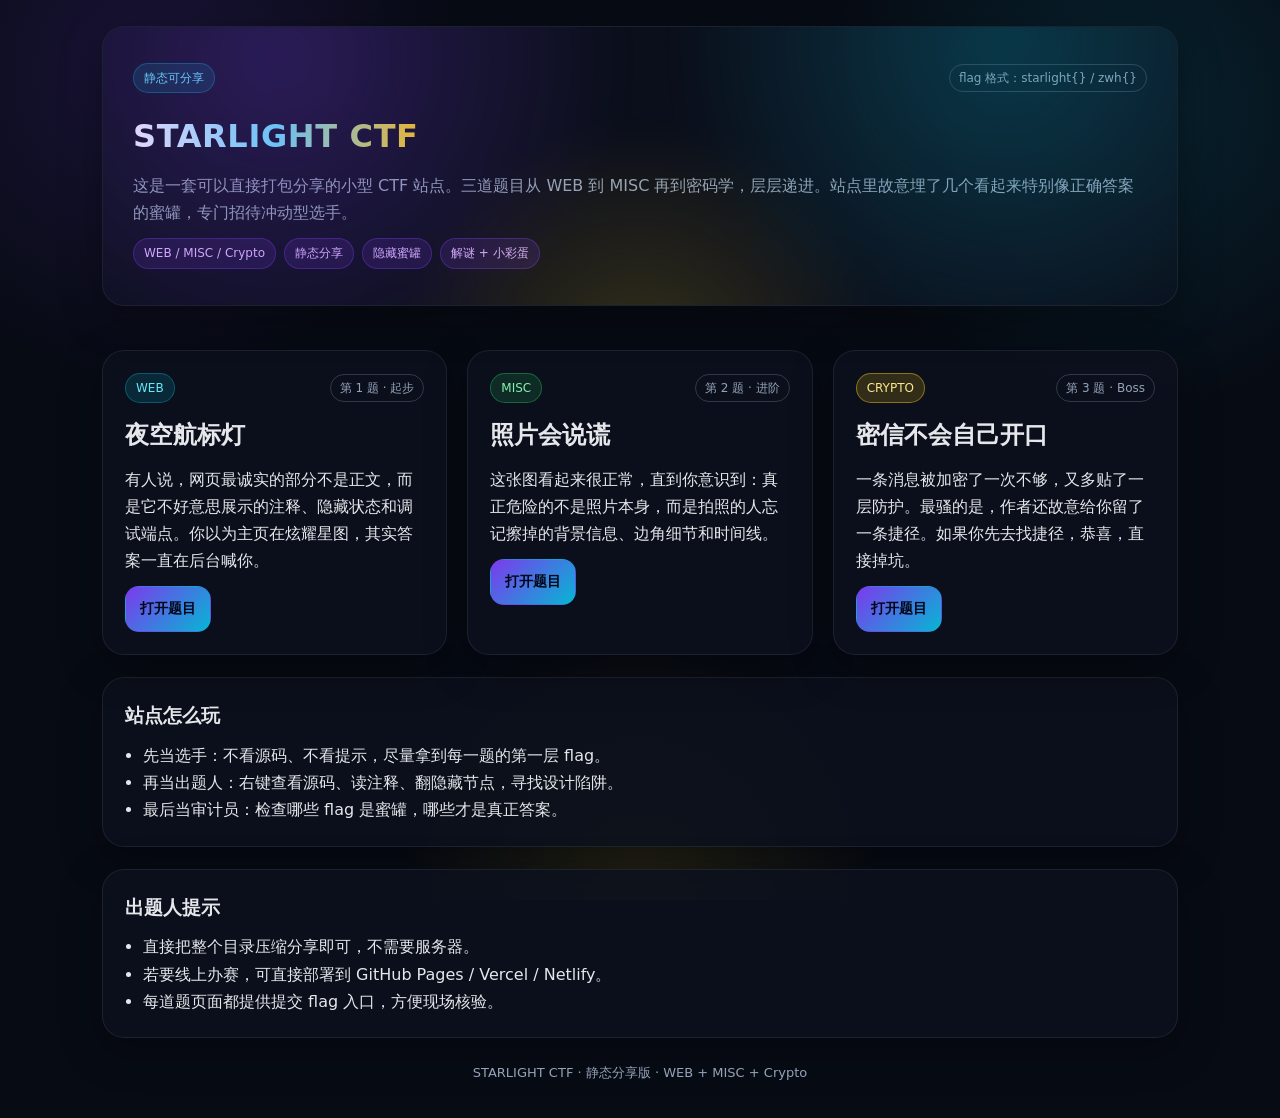
==== index.html @ 28500d8a "STARLIGHT CTF: 3 challenges (WEB+MISC+CRYPTO) with honeypot flags" ====
﻿<!DOCTYPE html>
<html lang="zh-CN">
<head>
  <meta charset="UTF-8" />
  <meta name="viewport" content="width=device-width, initial-scale=1.0" />
  <title>STARLIGHT CTF</title>
  <link rel="stylesheet" href="assets/main.css" />
</head>
<body>
  <div class="wrap">
    <header class="card hero">
      <div class="topbar"><span class="badge">静态可分享</span><span class="tag">flag 格式：starlight{} / zwh{}</span></div>
      <h1><span>STARLIGHT CTF</span></h1>
      <p>这是一套可以直接打包分享的小型 CTF 站点。三道题目从 WEB 到 MISC 再到密码学，层层递进。站点里故意埋了几个看起来特别像正确答案的蜜罐，专门招待冲动型选手。</p>
      <div class="chips"><span class="chip">WEB / MISC / Crypto</span><span class="chip">静态分享</span><span class="chip">隐藏蜜罐</span><span class="chip">解谜 + 小彩蛋</span></div>
    </header>

    <section class="row" style="margin-top:22px">
      <article class="card section">
        <div class="meta"><span class="badge">WEB</span><span class="tag">第 1 题 · 起步</span></div>
        <h2>夜空航标灯</h2>
        <p>有人说，网页最诚实的部分不是正文，而是它不好意思展示的注释、隐藏状态和调试端点。你以为主页在炫耀星图，其实答案一直在后台喊你。</p>
        <div class="actions"><a class="btn primary" href="starlight-web-01/index.html">打开题目</a></div>
      </article>
      <article class="card section">
        <div class="meta"><span class="badge" style="background:rgba(34,197,94,0.16);border-color:rgba(34,197,94,0.4);color:#86efac">MISC</span><span class="tag">第 2 题 · 进阶</span></div>
        <h2>照片会说谎</h2>
        <p>这张图看起来很正常，直到你意识到：真正危险的不是照片本身，而是拍照的人忘记擦掉的背景信息、边角细节和时间线。</p>
        <div class="actions"><a class="btn primary" href="starlight-misc-01/index.html">打开题目</a></div>
      </article>
      <article class="card section">
        <div class="meta"><span class="badge" style="background:rgba(250,204,21,0.16);border-color:rgba(250,204,21,0.45);color:#fde68a">CRYPTO</span><span class="tag">第 3 题 · Boss</span></div>
        <h2>密信不会自己开口</h2>
        <p>一条消息被加密了一次不够，又多贴了一层防护。最骚的是，作者还故意给你留了一条捷径。如果你先去找捷径，恭喜，直接掉坑。</p>
        <div class="actions"><a class="btn primary" href="starlight-crypto-01/index.html">打开题目</a></div>
      </article>
    </section>

    <section class="card section">
      <h3>站点怎么玩</h3>
      <ul>
        <li>先当选手：不看源码、不看提示，尽量拿到每一题的第一层 flag。</li>
        <li>再当出题人：右键查看源码、读注释、翻隐藏节点，寻找设计陷阱。</li>
        <li>最后当审计员：检查哪些 flag 是蜜罐，哪些才是真正答案。</li>
      </ul>
    </section>
    <section class="card section">
      <h3>出题人提示</h3>
      <ul>
        <li>直接把整个目录压缩分享即可，不需要服务器。</li>
        <li>若要线上办赛，可直接部署到 GitHub Pages / Vercel / Netlify。</li>
        <li>每道题页面都提供提交 flag 入口，方便现场核验。</li>
      </ul>
    </section>
    <div class="footer">STARLIGHT CTF · 静态分享版 · WEB + MISC + Crypto</div>
  </div>
</body>
</html>
---- assets/main.css ----
﻿:root{--bg:#070b14;--panel:rgba(12,17,30,0.86);--text:#e5e7eb;--muted:#94a3b8;--accent:#7c3aed;--ok:#22c55e;--bad:#ef4444;--shadow:0 12px 40px rgba(0,0,0,0.35)}
*{box-sizing:border-box}
html,body{margin:0;padding:0;background:var(--bg);color:var(--text);font-family:ui-sans-serif,system-ui,Segoe UI,Roboto,Helvetica,Arial,sans-serif;line-height:1.7}
body{min-height:100vh;background-image:radial-gradient(circle at 12% 8%,rgba(124,58,237,0.16) 0%,transparent 22%),radial-gradient(circle at 88% 12%,rgba(6,182,212,0.14) 0%,transparent 22%),radial-gradient(circle at 50% 98%,rgba(250,204,21,0.12) 0%,transparent 22%);background-attachment:fixed}
.wrap{max-width:1120px;margin:0 auto;padding:26px 22px}
.card{background:var(--panel);border:1px solid rgba(148,163,184,0.12);border-radius:22px;box-shadow:var(--shadow);overflow:hidden}
.hero{position:relative;padding:36px 30px}
.hero::before{content:"";position:absolute;inset:-30px;background:radial-gradient(circle at 18% 18%,rgba(124,58,237,0.28) 0%,transparent 36%),radial-gradient(circle at 82% 14%,rgba(6,182,212,0.24) 0%,transparent 34%),radial-gradient(circle at 50% 110%,rgba(250,204,21,0.18) 0%,transparent 36%);filter:blur(14px);pointer-events:none}
.hero h1{margin:0 0 8px;letter-spacing:0.02em}
.hero h1 span{background:linear-gradient(90deg,#f5f3ff,#67e8f9,#facc15);-webkit-background-clip:text;background-clip:text;color:transparent}
.hero p{margin:0;color:var(--muted)}
.hero .chips{display:flex;flex-wrap:wrap;gap:8px;margin-top:12px}
.hero .chip{font-size:12px;padding:4px 10px;border-radius:999px;background:rgba(124,58,237,0.16);border:1px solid rgba(124,58,237,0.35);color:#d8b4fe}
.topbar{display:flex;justify-content:space-between;align-items:center;margin-bottom:16px}
.link{color:#93c5fd;text-decoration:none;border-bottom:1px dashed rgba(147,197,253,0.35)}
.link:hover{color:#bfdbfe}
.row{display:grid;grid-template-columns:repeat(auto-fit,minmax(320px,1fr));gap:20px}
.section{margin-top:22px;padding:22px}
.section h2,.section h3{margin:0 0 10px}
.muted{color:var(--muted)}
ul,ol{margin:0;padding-left:18px}
p{margin:0 0 12px}
pre{margin:0;padding:16px;border-radius:18px;background:#0a101c;overflow:auto;border:1px solid rgba(148,163,184,0.12);font-family:ui-monospace,SFMono-Regular,Menlo,Consolas,monospace;font-size:13px;line-height:1.6}
code{font-family:inherit;background:#0a101c;padding:2px 7px;border-radius:8px;border:1px solid rgba(148,163,184,0.18)}
.actions{display:flex;flex-wrap:wrap;gap:12px;margin-top:10px}
.btn{display:inline-flex;align-items:center;justify-content:center;gap:8px;padding:10px 14px;border-radius:14px;border:1px solid rgba(148,163,184,0.2);background:#0b1220;color:#e5e7eb;text-decoration:none;font-size:14px;cursor:pointer}
.btn:hover{border-color:#67e8f9;color:#fff}
.btn.primary{background:linear-gradient(135deg,#7c3aed,#06b6d4);border-color:transparent;color:#020617;font-weight:700}
.btn.ok{background:rgba(34,197,94,0.16);border-color:rgba(34,197,94,0.45);color:#86efac}
.badge{font-size:12px;padding:4px 10px;border-radius:999px;background:rgba(6,182,212,0.16);border:1px solid rgba(6,182,212,0.35);color:#67e8f9}
.tag{font-size:12px;padding:3px 9px;border-radius:999px;border:1px solid rgba(148,163,184,0.28);color:var(--muted)}
.field{display:grid;gap:8px}
.field label{font-size:13px;color:var(--muted)}
.input{width:100%;padding:12px 14px;border-radius:14px;border:1px solid rgba(148,163,184,0.24);background:#0a101c;color:var(--text);font-size:14px}
.meta{display:flex;justify-content:space-between;align-items:center;margin-bottom:12px}
.result{margin-top:12px;padding:14px;border-radius:16px;border:1px dashed rgba(148,163,184,0.2);white-space:pre-wrap}
.result.ok{border-color:rgba(34,197,94,0.5);background:rgba(34,197,94,0.08);color:#bbf7d0}
.result.bad{border-color:rgba(239,68,68,0.5);background:rgba(239,68,68,0.08);color:#fecaca}
.result.muted{border-color:rgba(148,163,184,0.28);background:rgba(148,163,184,0.06);color:var(--muted)}
.image-box{position:relative;overflow:hidden;border-radius:20px;border:1px solid rgba(148,163,184,0.12)}
.image-box img{display:block;width:100%;height:auto}
.table{width:100%;border-collapse:collapse;font-size:14px}
.table th,.table td{padding:10px 12px;border-bottom:1px solid rgba(148,163,184,0.14);text-align:left}
.table th{color:var(--muted);font-weight:600;font-size:12px;text-transform:uppercase;letter-spacing:0.06em}
.small{font-size:12px;color:var(--muted)}
.secret-note{font-family:ui-monospace,SFMono-Regular,Menlo,Consolas,monospace;background:#070a13;padding:10px 12px;border-radius:16px;border:1px solid rgba(148,163,184,0.16);white-space:pre-wrap}
.hint{margin-top:12px;padding:12px;border-radius:16px;background:rgba(250,204,21,0.08);border:1px solid rgba(250,204,21,0.28);color:#fde68a}
.footer{margin:24px 0 8px;text-align:center;color:var(--muted);font-size:13px}
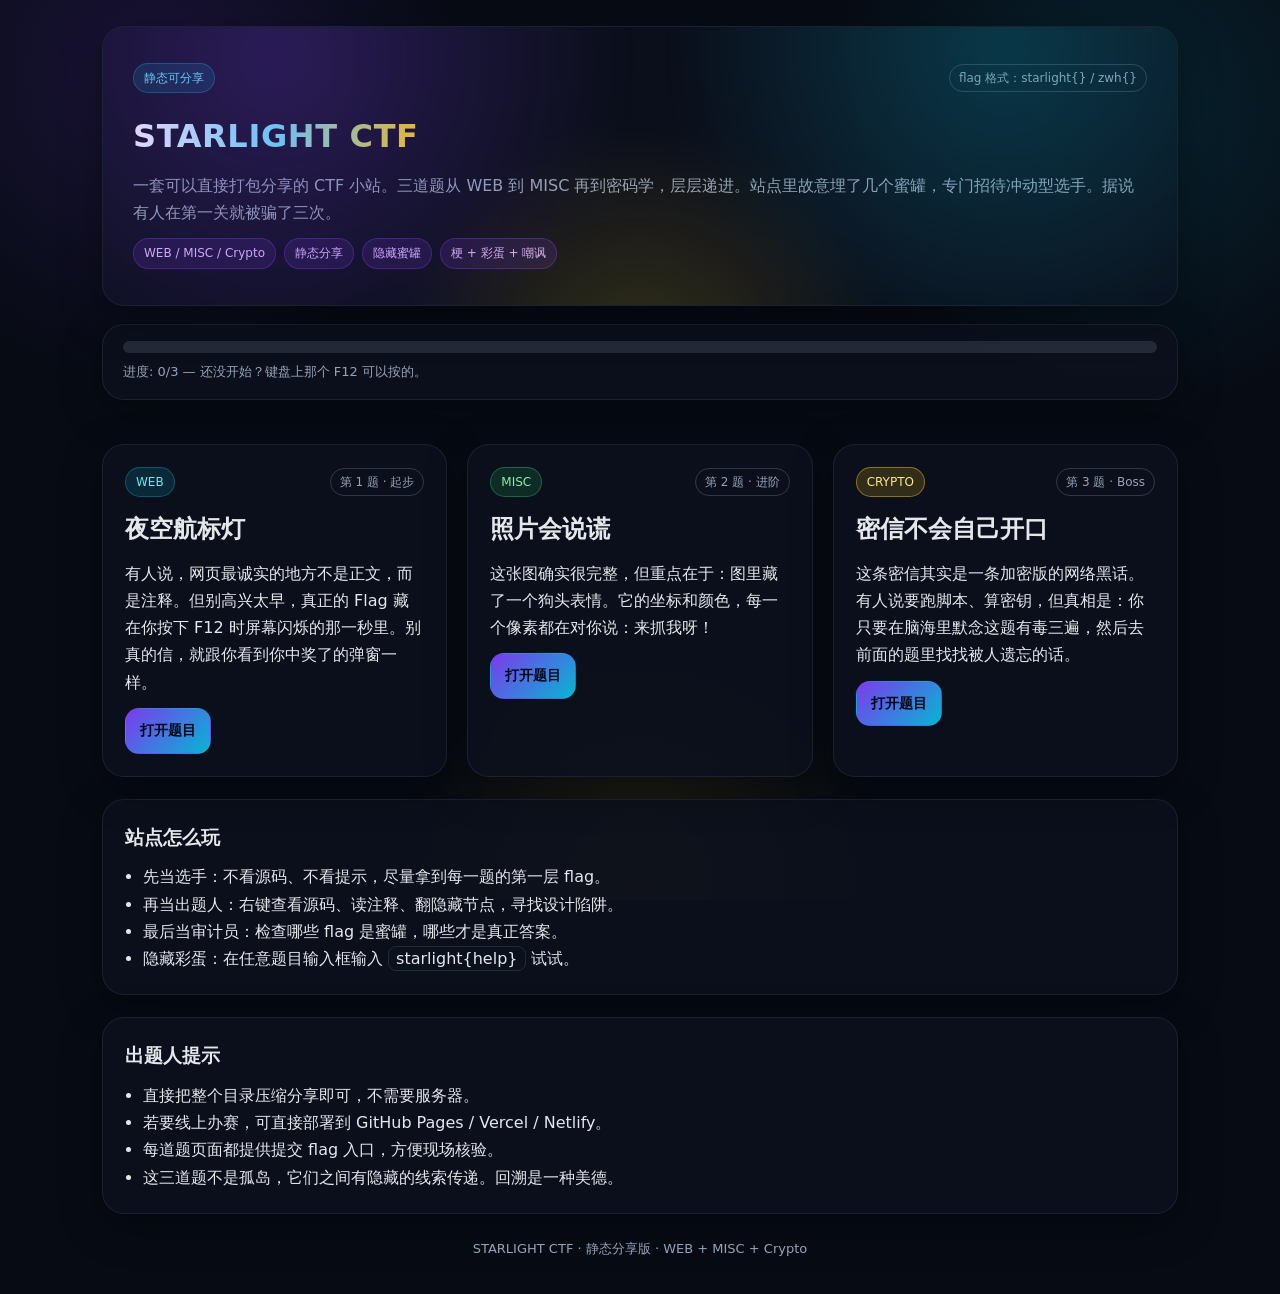
==== commit bc623715: "v2.0: 梗化/嘲讽系统/进度条/彩蛋/跨题联动/doge/520-1314" ====
--- a/index.html
+++ b/index.html
@@ -1,4 +1,4 @@
-﻿<!DOCTYPE html>
+<!DOCTYPE html>
 <html lang="zh-CN">
 <head>
   <meta charset="UTF-8" />
@@ -11,27 +11,32 @@
     <header class="card hero">
       <div class="topbar"><span class="badge">静态可分享</span><span class="tag">flag 格式：starlight{} / zwh{}</span></div>
       <h1><span>STARLIGHT CTF</span></h1>
-      <p>这是一套可以直接打包分享的小型 CTF 站点。三道题目从 WEB 到 MISC 再到密码学，层层递进。站点里故意埋了几个看起来特别像正确答案的蜜罐，专门招待冲动型选手。</p>
-      <div class="chips"><span class="chip">WEB / MISC / Crypto</span><span class="chip">静态分享</span><span class="chip">隐藏蜜罐</span><span class="chip">解谜 + 小彩蛋</span></div>
+      <p>一套可以直接打包分享的 CTF 小站。三道题从 WEB 到 MISC 再到密码学，层层递进。站点里故意埋了几个蜜罐，专门招待冲动型选手。据说有人在第一关就被骗了三次。</p>
+      <div class="chips"><span class="chip">WEB / MISC / Crypto</span><span class="chip">静态分享</span><span class="chip">隐藏蜜罐</span><span class="chip">梗 + 彩蛋 + 嘲讽</span></div>
     </header>
+
+    <div class="card progress-wrap">
+      <div class="progress-bar"><div id="progress-fill" class="progress-bar-fill"></div></div>
+      <div id="progress-label" class="progress-label">进度: 0/3 — 还没开始？键盘上那个 F12 可以按的。</div>
+    </div>
 
     <section class="row" style="margin-top:22px">
       <article class="card section">
         <div class="meta"><span class="badge">WEB</span><span class="tag">第 1 题 · 起步</span></div>
         <h2>夜空航标灯</h2>
-        <p>有人说，网页最诚实的部分不是正文，而是它不好意思展示的注释、隐藏状态和调试端点。你以为主页在炫耀星图，其实答案一直在后台喊你。</p>
+        <p>有人说，网页最诚实的地方不是正文，而是注释。但别高兴太早，真正的 Flag 藏在你按下 F12 时屏幕闪烁的那一秒里。别真的信，就跟你看到你中奖了的弹窗一样。</p>
         <div class="actions"><a class="btn primary" href="starlight-web-01/index.html">打开题目</a></div>
       </article>
       <article class="card section">
         <div class="meta"><span class="badge" style="background:rgba(34,197,94,0.16);border-color:rgba(34,197,94,0.4);color:#86efac">MISC</span><span class="tag">第 2 题 · 进阶</span></div>
         <h2>照片会说谎</h2>
-        <p>这张图看起来很正常，直到你意识到：真正危险的不是照片本身，而是拍照的人忘记擦掉的背景信息、边角细节和时间线。</p>
+        <p>这张图确实很完整，但重点在于：图里藏了一个狗头表情。它的坐标和颜色，每一个像素都在对你说：来抓我呀！</p>
         <div class="actions"><a class="btn primary" href="starlight-misc-01/index.html">打开题目</a></div>
       </article>
       <article class="card section">
         <div class="meta"><span class="badge" style="background:rgba(250,204,21,0.16);border-color:rgba(250,204,21,0.45);color:#fde68a">CRYPTO</span><span class="tag">第 3 题 · Boss</span></div>
         <h2>密信不会自己开口</h2>
-        <p>一条消息被加密了一次不够，又多贴了一层防护。最骚的是，作者还故意给你留了一条捷径。如果你先去找捷径，恭喜，直接掉坑。</p>
+        <p>这条密信其实是一条加密版的网络黑话。有人说要跑脚本、算密钥，但真相是：你只要在脑海里默念这题有毒三遍，然后去前面的题里找找被人遗忘的话。</p>
         <div class="actions"><a class="btn primary" href="starlight-crypto-01/index.html">打开题目</a></div>
       </article>
     </section>
@@ -42,6 +47,7 @@
         <li>先当选手：不看源码、不看提示，尽量拿到每一题的第一层 flag。</li>
         <li>再当出题人：右键查看源码、读注释、翻隐藏节点，寻找设计陷阱。</li>
         <li>最后当审计员：检查哪些 flag 是蜜罐，哪些才是真正答案。</li>
+        <li>隐藏彩蛋：在任意题目输入框输入 <code>starlight{help}</code> 试试。</li>
       </ul>
     </section>
     <section class="card section">
@@ -50,9 +56,11 @@
         <li>直接把整个目录压缩分享即可，不需要服务器。</li>
         <li>若要线上办赛，可直接部署到 GitHub Pages / Vercel / Netlify。</li>
         <li>每道题页面都提供提交 flag 入口，方便现场核验。</li>
+        <li>这三道题不是孤岛，它们之间有隐藏的线索传递。回溯是一种美德。</li>
       </ul>
     </section>
     <div class="footer">STARLIGHT CTF · 静态分享版 · WEB + MISC + Crypto</div>
   </div>
+  <script src="assets/utils.js"></script>
 </body>
-</html>
+</html>
--- a/assets/main.css
+++ b/assets/main.css
@@ -1,4 +1,4 @@
-﻿:root{--bg:#070b14;--panel:rgba(12,17,30,0.86);--text:#e5e7eb;--muted:#94a3b8;--accent:#7c3aed;--ok:#22c55e;--bad:#ef4444;--shadow:0 12px 40px rgba(0,0,0,0.35)}
+﻿:root{--bg:#070b14;--panel:rgba(12,17,30,0.86);--text:#e5e7eb;--muted:#94a3b8;--accent:#7c3aed;--ok:#22c55e;--bad:#ef4444;--warn:#f59e0b;--shadow:0 12px 40px rgba(0,0,0,0.35)}
 *{box-sizing:border-box}
 html,body{margin:0;padding:0;background:var(--bg);color:var(--text);font-family:ui-sans-serif,system-ui,Segoe UI,Roboto,Helvetica,Arial,sans-serif;line-height:1.7}
 body{min-height:100vh;background-image:radial-gradient(circle at 12% 8%,rgba(124,58,237,0.16) 0%,transparent 22%),radial-gradient(circle at 88% 12%,rgba(6,182,212,0.14) 0%,transparent 22%),radial-gradient(circle at 50% 98%,rgba(250,204,21,0.12) 0%,transparent 22%);background-attachment:fixed}
@@ -46,3 +46,18 @@
 .secret-note{font-family:ui-monospace,SFMono-Regular,Menlo,Consolas,monospace;background:#070a13;padding:10px 12px;border-radius:16px;border:1px solid rgba(148,163,184,0.16);white-space:pre-wrap}
 .hint{margin-top:12px;padding:12px;border-radius:16px;background:rgba(250,204,21,0.08);border:1px solid rgba(250,204,21,0.28);color:#fde68a}
 .footer{margin:24px 0 8px;text-align:center;color:var(--muted);font-size:13px}
+.progress-wrap{margin-top:18px;padding:16px 20px}
+.progress-bar{height:12px;border-radius:999px;background:rgba(148,163,184,0.18);overflow:hidden}
+.progress-bar-fill{height:100%;width:0%;background:linear-gradient(90deg,#7c3aed,#06b6d4);transition:width 0.8s ease}
+.progress-label{margin-top:8px;font-size:13px;color:var(--muted)}
+.toast{position:fixed;left:50%;bottom:28px;transform:translateX(-50%) translateY(20px);background:#0b1220;border:1px solid rgba(148,163,184,0.2);border-radius:16px;padding:12px 18px;color:var(--text);box-shadow:0 12px 40px rgba(0,0,0,0.5);opacity:0;pointer-events:none;transition:opacity 0.35s ease,transform 0.35s ease;z-index:200;max-width:92vw;text-align:center}
+.toast.show{opacity:1;transform:translateX(-50%) translateY(0);pointer-events:auto}
+.toast.ok{border-color:rgba(34,197,94,0.6);color:#bbf7d0;background:rgba(34,197,94,0.12)}
+.toast.bad{border-color:rgba(239,68,68,0.6);color:#fecaca;background:rgba(239,68,68,0.12)}
+.toast.info{border-color:rgba(6,182,212,0.6);color:#cffafe;background:rgba(6,182,212,0.12)}
+.honey-tag{display:inline-block;margin-top:6px;padding:2px 8px;border-radius:999px;background:rgba(239,68,68,0.14);border:1px solid rgba(239,68,68,0.35);color:#fca5a5;font-size:12px}
+.correct-glow{animation:correctGlow 1.2s ease}
+@keyframes correctGlow{0%{box-shadow:var(--shadow)}50%{box-shadow:0 0 0 8px rgba(34,197,94,0.28),var(--shadow)}100%{box-shadow:var(--shadow)}}
+.wrong-shake{animation:wrongShake 0.45s ease}
+@keyframes wrongShake{10%,90%{transform:translateX(-2px)}20%,80%{transform:translateX(4px)}30%,50%,70%{transform:translateX(-8px)}40%,60%{transform:translateX(8px)}}
+.sr-only{position:absolute;width:1px;height:1px;padding:0;margin:-1px;overflow:hidden;clip:rect(0,0,0,0);border:0}
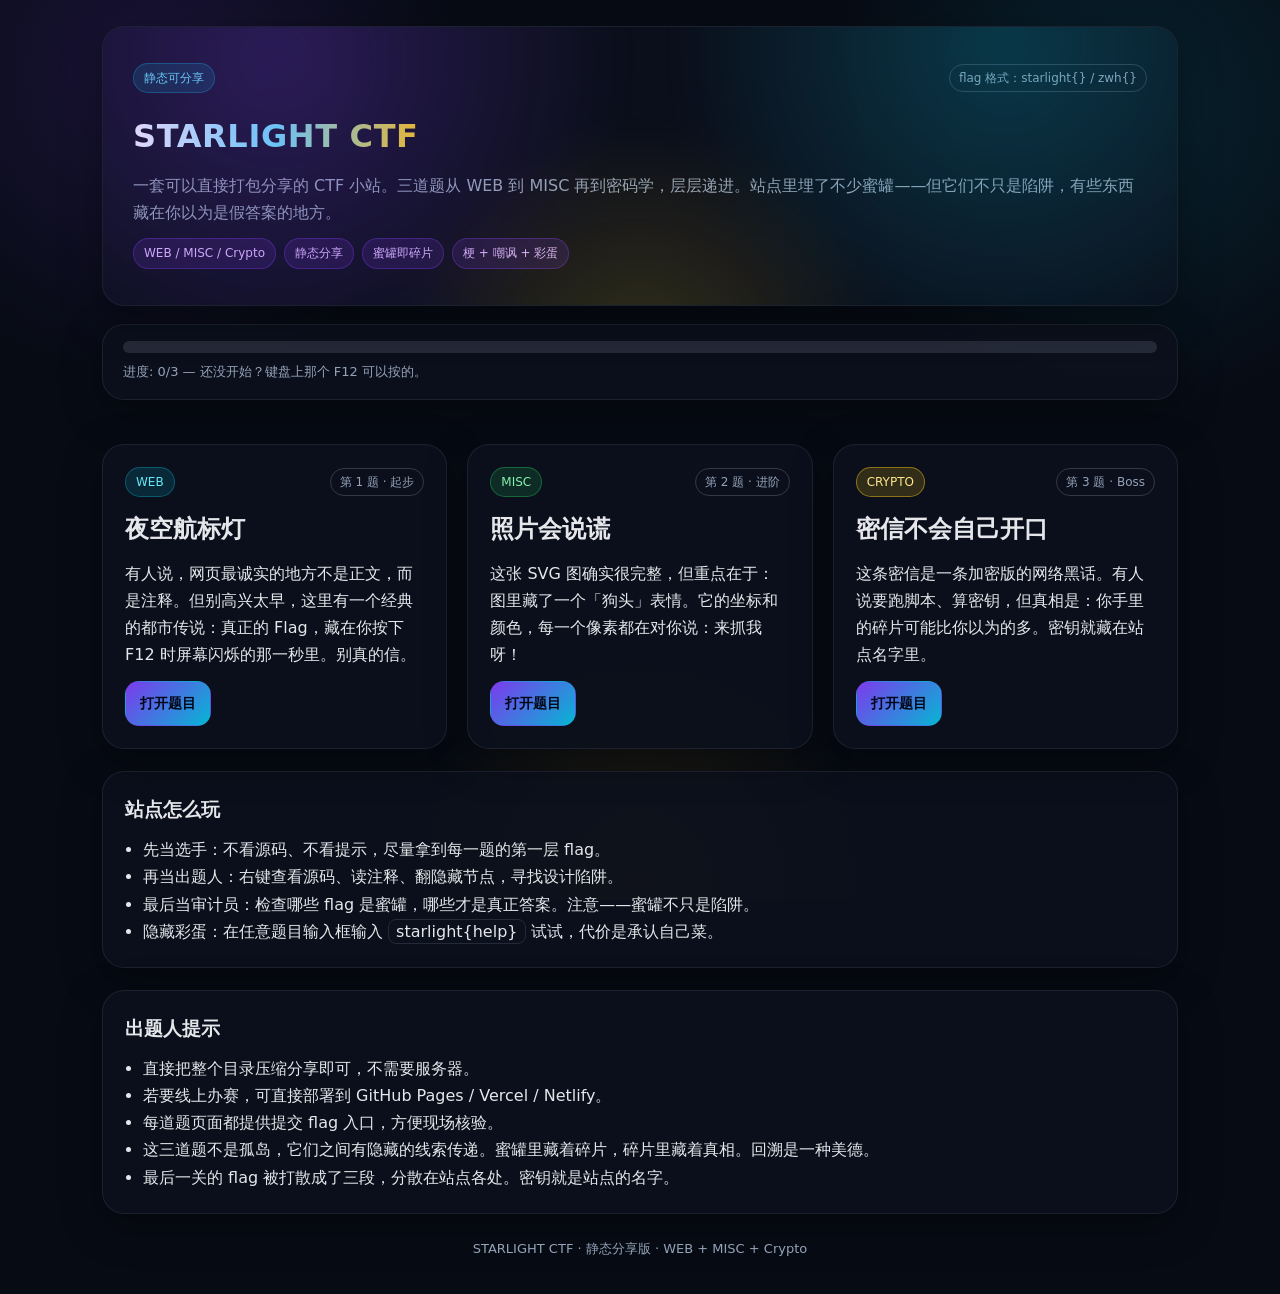
==== commit 24988171: "v3.0: 蜜罐伪装成功/角色嘲讽/复活币/跨题碎片链/碎片解密器/Vigenere" ====
--- a/index.html
+++ b/index.html
@@ -1,18 +1,19 @@
-<!DOCTYPE html>
+﻿<!DOCTYPE html>
 <html lang="zh-CN">
 <head>
   <meta charset="UTF-8" />
   <meta name="viewport" content="width=device-width, initial-scale=1.0" />
   <title>STARLIGHT CTF</title>
   <link rel="stylesheet" href="assets/main.css" />
+  <!-- 真正的 flag 藏在蜜罐里，蜜罐不是陷阱，是碎片容器 -->
 </head>
 <body>
   <div class="wrap">
     <header class="card hero">
       <div class="topbar"><span class="badge">静态可分享</span><span class="tag">flag 格式：starlight{} / zwh{}</span></div>
       <h1><span>STARLIGHT CTF</span></h1>
-      <p>一套可以直接打包分享的 CTF 小站。三道题从 WEB 到 MISC 再到密码学，层层递进。站点里故意埋了几个蜜罐，专门招待冲动型选手。据说有人在第一关就被骗了三次。</p>
-      <div class="chips"><span class="chip">WEB / MISC / Crypto</span><span class="chip">静态分享</span><span class="chip">隐藏蜜罐</span><span class="chip">梗 + 彩蛋 + 嘲讽</span></div>
+      <p>一套可以直接打包分享的 CTF 小站。三道题从 WEB 到 MISC 再到密码学，层层递进。站点里埋了不少蜜罐——但它们不只是陷阱，有些东西藏在你以为是假答案的地方。</p>
+      <div class="chips"><span class="chip">WEB / MISC / Crypto</span><span class="chip">静态分享</span><span class="chip">蜜罐即碎片</span><span class="chip">梗 + 嘲讽 + 彩蛋</span></div>
     </header>
 
     <div class="card progress-wrap">
@@ -24,19 +25,19 @@
       <article class="card section">
         <div class="meta"><span class="badge">WEB</span><span class="tag">第 1 题 · 起步</span></div>
         <h2>夜空航标灯</h2>
-        <p>有人说，网页最诚实的地方不是正文，而是注释。但别高兴太早，真正的 Flag 藏在你按下 F12 时屏幕闪烁的那一秒里。别真的信，就跟你看到你中奖了的弹窗一样。</p>
+        <p>有人说，网页最诚实的地方不是正文，而是注释。但别高兴太早，这里有一个经典的都市传说：真正的 Flag，藏在你按下 F12 时屏幕闪烁的那一秒里。别真的信。</p>
         <div class="actions"><a class="btn primary" href="starlight-web-01/index.html">打开题目</a></div>
       </article>
       <article class="card section">
         <div class="meta"><span class="badge" style="background:rgba(34,197,94,0.16);border-color:rgba(34,197,94,0.4);color:#86efac">MISC</span><span class="tag">第 2 题 · 进阶</span></div>
         <h2>照片会说谎</h2>
-        <p>这张图确实很完整，但重点在于：图里藏了一个狗头表情。它的坐标和颜色，每一个像素都在对你说：来抓我呀！</p>
+        <p>这张 SVG 图确实很完整，但重点在于：图里藏了一个「狗头」表情。它的坐标和颜色，每一个像素都在对你说：来抓我呀！</p>
         <div class="actions"><a class="btn primary" href="starlight-misc-01/index.html">打开题目</a></div>
       </article>
       <article class="card section">
         <div class="meta"><span class="badge" style="background:rgba(250,204,21,0.16);border-color:rgba(250,204,21,0.45);color:#fde68a">CRYPTO</span><span class="tag">第 3 题 · Boss</span></div>
         <h2>密信不会自己开口</h2>
-        <p>这条密信其实是一条加密版的网络黑话。有人说要跑脚本、算密钥，但真相是：你只要在脑海里默念这题有毒三遍，然后去前面的题里找找被人遗忘的话。</p>
+        <p>这条密信是一条加密版的网络黑话。有人说要跑脚本、算密钥，但真相是：你手里的碎片可能比你以为的多。密钥就藏在站点名字里。</p>
         <div class="actions"><a class="btn primary" href="starlight-crypto-01/index.html">打开题目</a></div>
       </article>
     </section>
@@ -46,8 +47,8 @@
       <ul>
         <li>先当选手：不看源码、不看提示，尽量拿到每一题的第一层 flag。</li>
         <li>再当出题人：右键查看源码、读注释、翻隐藏节点，寻找设计陷阱。</li>
-        <li>最后当审计员：检查哪些 flag 是蜜罐，哪些才是真正答案。</li>
-        <li>隐藏彩蛋：在任意题目输入框输入 <code>starlight{help}</code> 试试。</li>
+        <li>最后当审计员：检查哪些 flag 是蜜罐，哪些才是真正答案。注意——蜜罐不只是陷阱。</li>
+        <li>隐藏彩蛋：在任意题目输入框输入 <code>starlight{help}</code> 试试，代价是承认自己菜。</li>
       </ul>
     </section>
     <section class="card section">
@@ -56,11 +57,12 @@
         <li>直接把整个目录压缩分享即可，不需要服务器。</li>
         <li>若要线上办赛，可直接部署到 GitHub Pages / Vercel / Netlify。</li>
         <li>每道题页面都提供提交 flag 入口，方便现场核验。</li>
-        <li>这三道题不是孤岛，它们之间有隐藏的线索传递。回溯是一种美德。</li>
+        <li>这三道题不是孤岛，它们之间有隐藏的线索传递。蜜罐里藏着碎片，碎片里藏着真相。回溯是一种美德。</li>
+        <li>最后一关的 flag 被打散成了三段，分散在站点各处。密钥就是站点的名字。</li>
       </ul>
     </section>
     <div class="footer">STARLIGHT CTF · 静态分享版 · WEB + MISC + Crypto</div>
   </div>
   <script src="assets/utils.js"></script>
 </body>
-</html>+</html>
